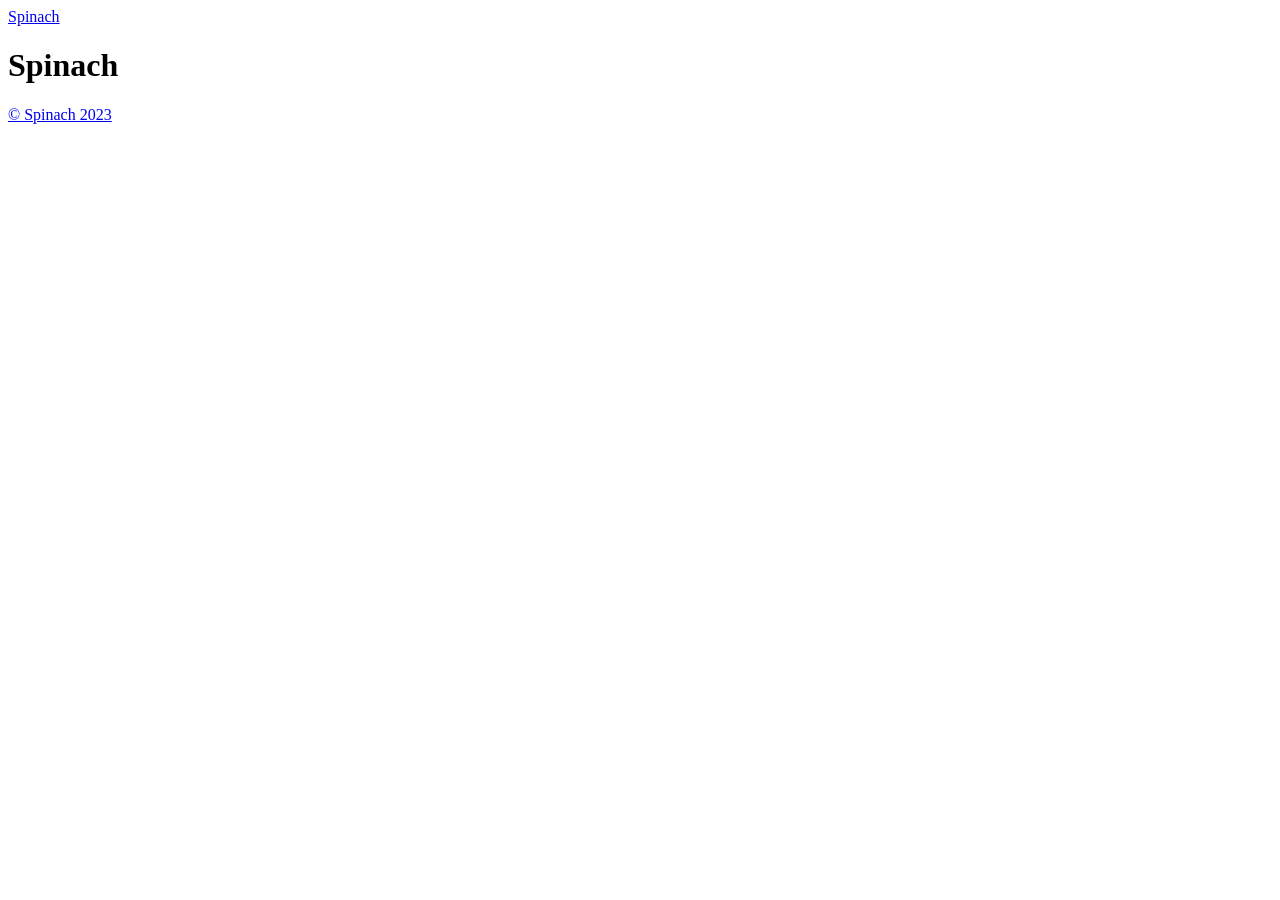
==== public/index.html @ 71c5dd48 "Initial Commit" ====
<!DOCTYPE html>
<html lang="ko-kr">
  <head>
    <meta charset="utf-8">
    <meta http-equiv="X-UA-Compatible" content="IE=edge,chrome=1">
    
    <title>Spinach</title>
    <meta name="viewport" content="width=device-width,minimum-scale=1">
    <meta name="description" content="">
    <meta name="generator" content="Hugo 0.110.0">
    
    
    
    
      <meta name="robots" content="noindex, nofollow">
    

    
<link rel="stylesheet" href="/ananke/css/main.min.css" >



    
    
    
      

    

    
    
      <link href="/index.xml" rel="alternate" type="application/rss+xml" title="Spinach" />
      <link href="/index.xml" rel="feed" type="application/rss+xml" title="Spinach" />
      
    
    
    <meta property="og:title" content="Spinach" />
<meta property="og:description" content="" />
<meta property="og:type" content="website" />
<meta property="og:url" content="http://example.org/" />
<meta itemprop="name" content="Spinach">
<meta itemprop="description" content=""><meta name="twitter:card" content="summary"/>
<meta name="twitter:title" content="Spinach"/>
<meta name="twitter:description" content=""/>

	
  </head>

  <body class="ma0 avenir bg-near-white">

    

  <header>
    <div class="pb3-m pb6-l bg-black">
      <nav class="pv3 ph3 ph4-ns" role="navigation">
  <div class="flex-l justify-between items-center center">
    <a href="/" class="f3 fw2 hover-white no-underline white-90 dib">
      
        Spinach
      
    </a>
    <div class="flex-l items-center">
      

      
      
<div class="ananke-socials">
  
</div>

    </div>
  </div>
</nav>

      <div class="tc-l pv3 ph3 ph4-ns">
        <h1 class="f2 f-subheadline-l fw2 light-silver mb0 lh-title">
          Spinach
        </h1>
        
      </div>
    </div>
  </header>


    <main class="pb7" role="main">
      
 <article class="cf ph3 ph5-l pv3 pv4-l f4 tc-l center measure-wide lh-copy mid-gray">
    
  </article>
  
  
  
  
  
  
  

    </main>
    <footer class="bg-black bottom-0 w-100 pa3" role="contentinfo">
  <div class="flex justify-between">
  <a class="f4 fw4 hover-white no-underline white-70 dn dib-ns pv2 ph3" href="http://example.org/" >
    &copy;  Spinach 2023 
  </a>
    <div>
<div class="ananke-socials">
  
</div>
</div>
  </div>
</footer>

  </body>
</html>
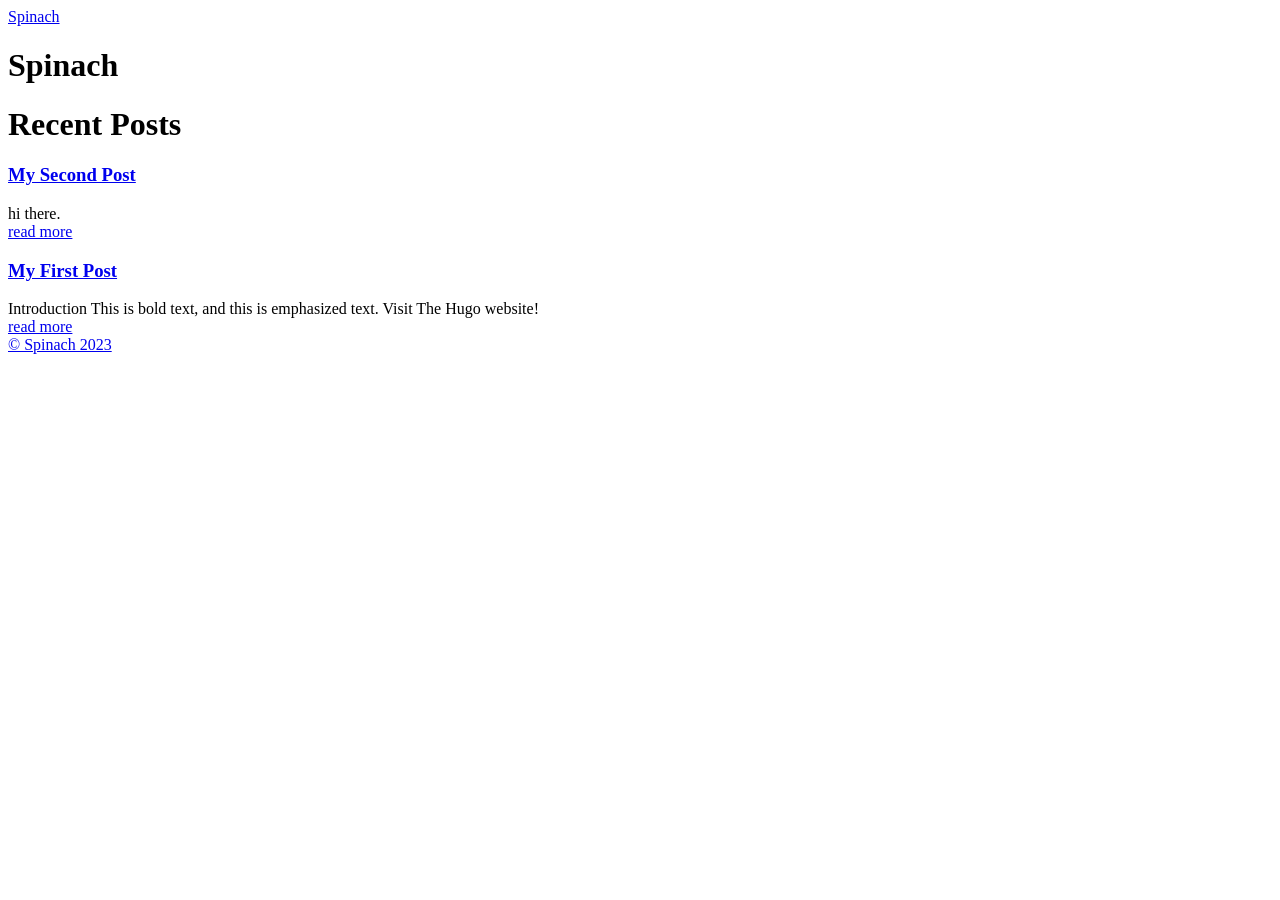
==== commit f1cc1d20: "Change draft value" ====
--- a/public/index.html
+++ b/public/index.html
@@ -37,7 +37,7 @@
     <meta property="og:title" content="Spinach" />
 <meta property="og:description" content="" />
 <meta property="og:type" content="website" />
-<meta property="og:url" content="http://example.org/" />
+<meta property="og:url" content="https://spinach.blog/" />
 <meta itemprop="name" content="Spinach">
 <meta itemprop="description" content=""><meta name="twitter:card" content="summary"/>
 <meta name="twitter:title" content="Spinach"/>
@@ -94,11 +94,82 @@
   
   
   
+    
+    
+
+    <div class="pa3 pa4-ns w-100 w-70-ns center">
+      
+       
+          <h1 class="flex-none">
+            Recent Posts
+          </h1>
+        
+
+      
+
+      <section class="w-100 mw8">
+        
+        
+          <div class="relative w-100 mb4">
+            
+<article class="bb b--black-10">
+  <div class="db pv4 ph3 ph0-l no-underline dark-gray">
+    <div class="flex flex-column flex-row-ns">
+      
+      <div class="blah w-100">
+        <h1 class="f3 fw1 athelas mt0 lh-title">
+          <a href="/posts/my-second-post/" class="color-inherit dim link">
+            My Second Post
+            </a>
+        </h1>
+        <div class="f6 f5-l lh-copy nested-copy-line-height nested-links">
+          hi there. 
+        </div>
+          <a href="/posts/my-second-post/" class="ba b--moon-gray bg-light-gray br2 color-inherit dib f7 hover-bg-moon-gray link mt2 ph2 pv1">read more</a>
+        
+      </div>
+    </div>
+  </div>
+</article>
+
+          </div>
+        
+          <div class="relative w-100 mb4">
+            
+<article class="bb b--black-10">
+  <div class="db pv4 ph3 ph0-l no-underline dark-gray">
+    <div class="flex flex-column flex-row-ns">
+      
+      <div class="blah w-100">
+        <h1 class="f3 fw1 athelas mt0 lh-title">
+          <a href="/posts/my-first-post/" class="color-inherit dim link">
+            My First Post
+            </a>
+        </h1>
+        <div class="f6 f5-l lh-copy nested-copy-line-height nested-links">
+          Introduction This is bold text, and this is emphasized text.
+Visit The Hugo website!
+        </div>
+          <a href="/posts/my-first-post/" class="ba b--moon-gray bg-light-gray br2 color-inherit dib f7 hover-bg-moon-gray link mt2 ph2 pv1">read more</a>
+        
+      </div>
+    </div>
+  </div>
+</article>
+
+          </div>
+        
+      </section>
+
+      
+
+      </div>
+  
 
     </main>
     <footer class="bg-black bottom-0 w-100 pa3" role="contentinfo">
   <div class="flex justify-between">
-  <a class="f4 fw4 hover-white no-underline white-70 dn dib-ns pv2 ph3" href="http://example.org/" >
+  <a class="f4 fw4 hover-white no-underline white-70 dn dib-ns pv2 ph3" href="https://spinach.blog/" >
     &copy;  Spinach 2023 
   </a>
     <div>
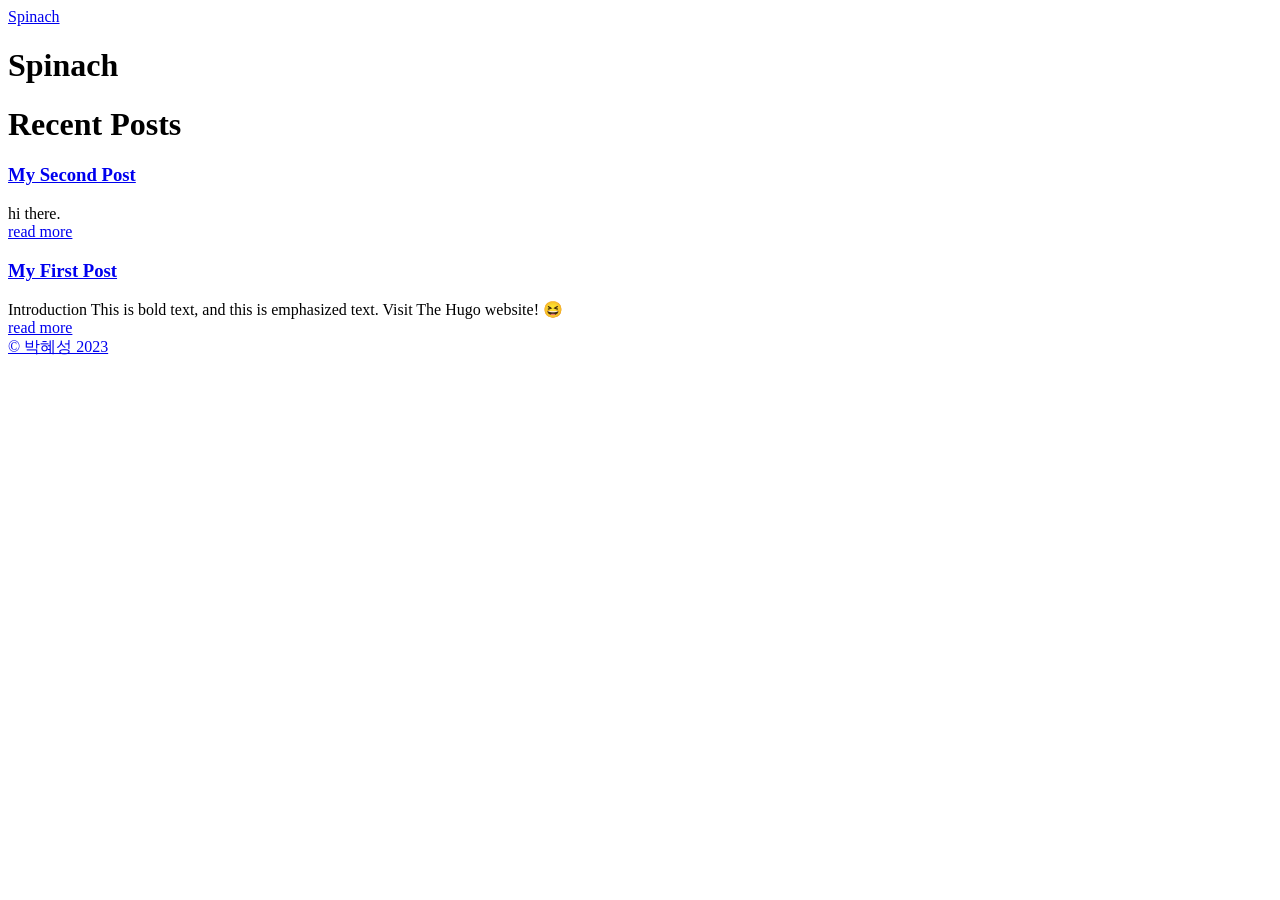
==== commit 0f26fd7b: "Add Some configs" ====
--- a/public/index.html
+++ b/public/index.html
@@ -148,7 +148,7 @@
         </h1>
         <div class="f6 f5-l lh-copy nested-copy-line-height nested-links">
           Introduction This is bold text, and this is emphasized text.
-Visit The Hugo website!
+Visit The Hugo website! 😆
         </div>
           <a href="/posts/my-first-post/" class="ba b--moon-gray bg-light-gray br2 color-inherit dib f7 hover-bg-moon-gray link mt2 ph2 pv1">read more</a>
         
@@ -170,7 +170,7 @@
     <footer class="bg-black bottom-0 w-100 pa3" role="contentinfo">
   <div class="flex justify-between">
   <a class="f4 fw4 hover-white no-underline white-70 dn dib-ns pv2 ph3" href="https://spinach.blog/" >
-    &copy;  Spinach 2023 
+    &copy;  박혜성 2023 
   </a>
     <div>
 <div class="ananke-socials">
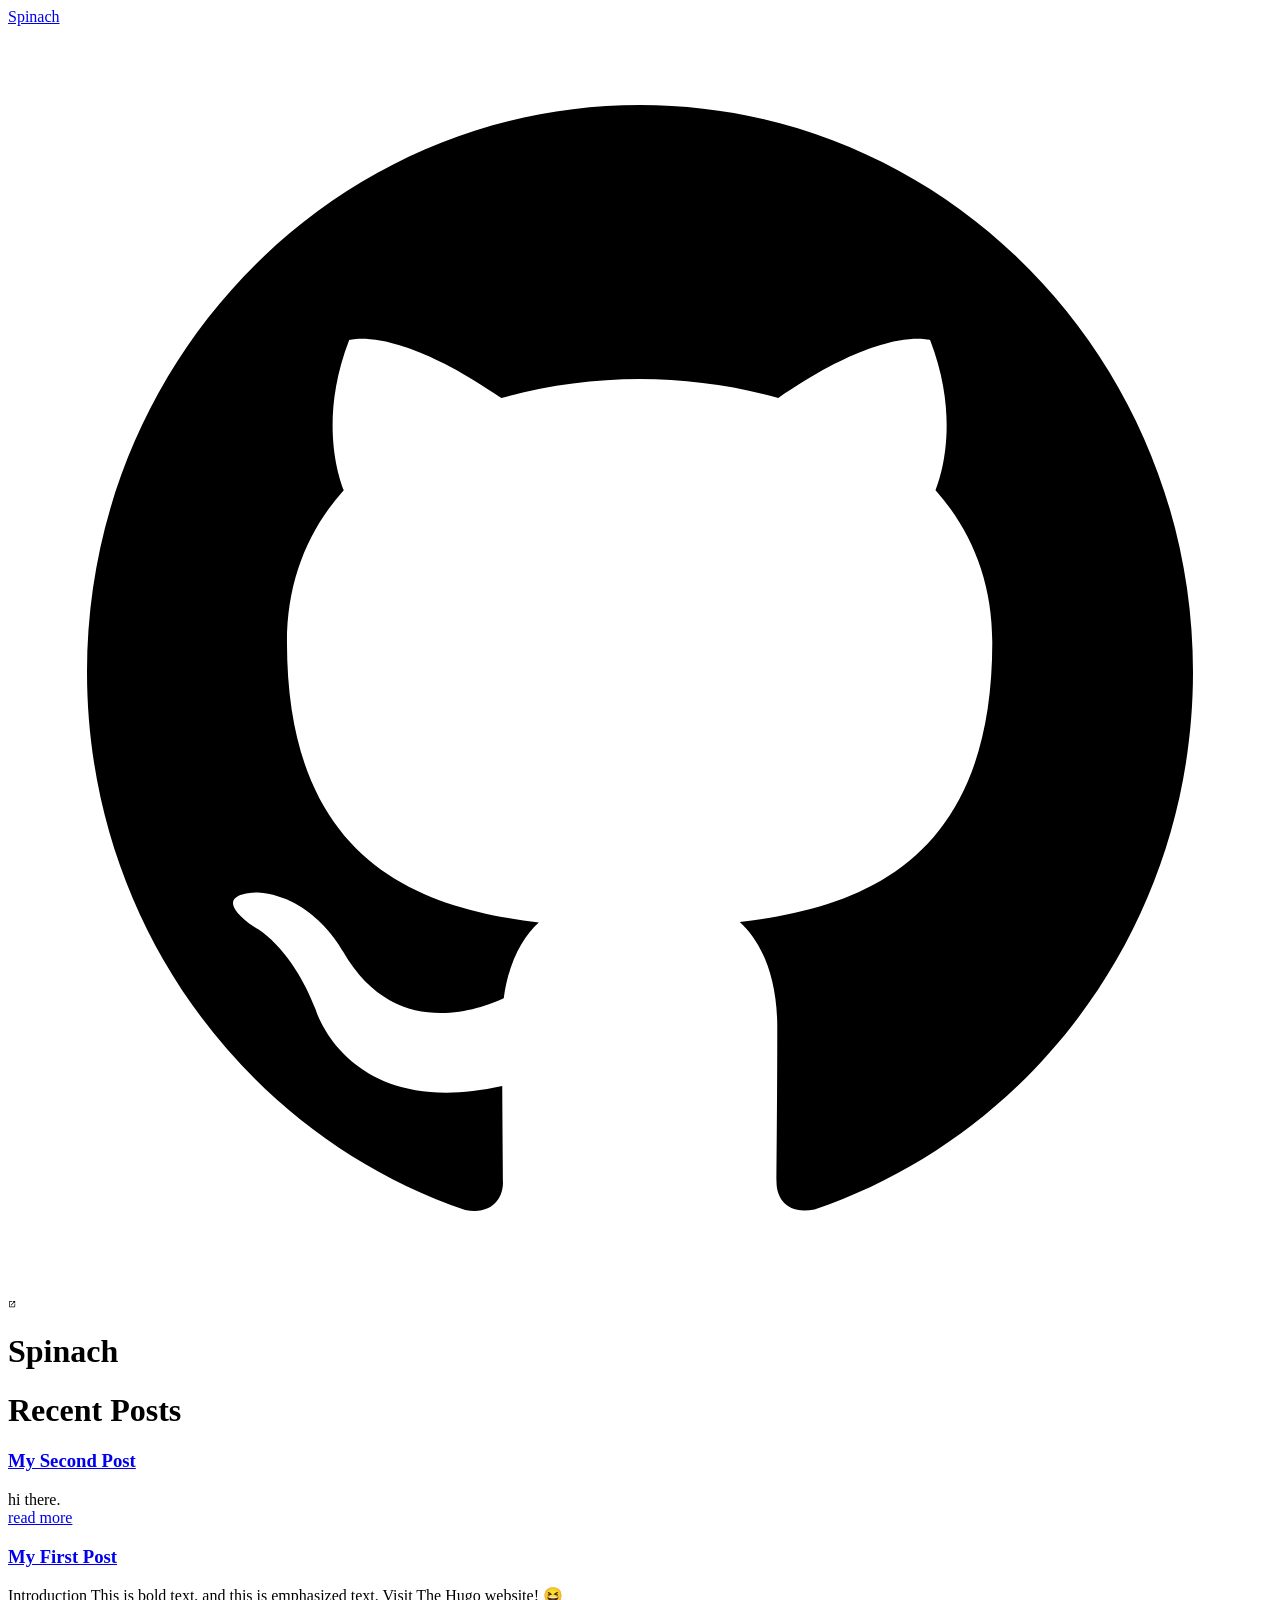
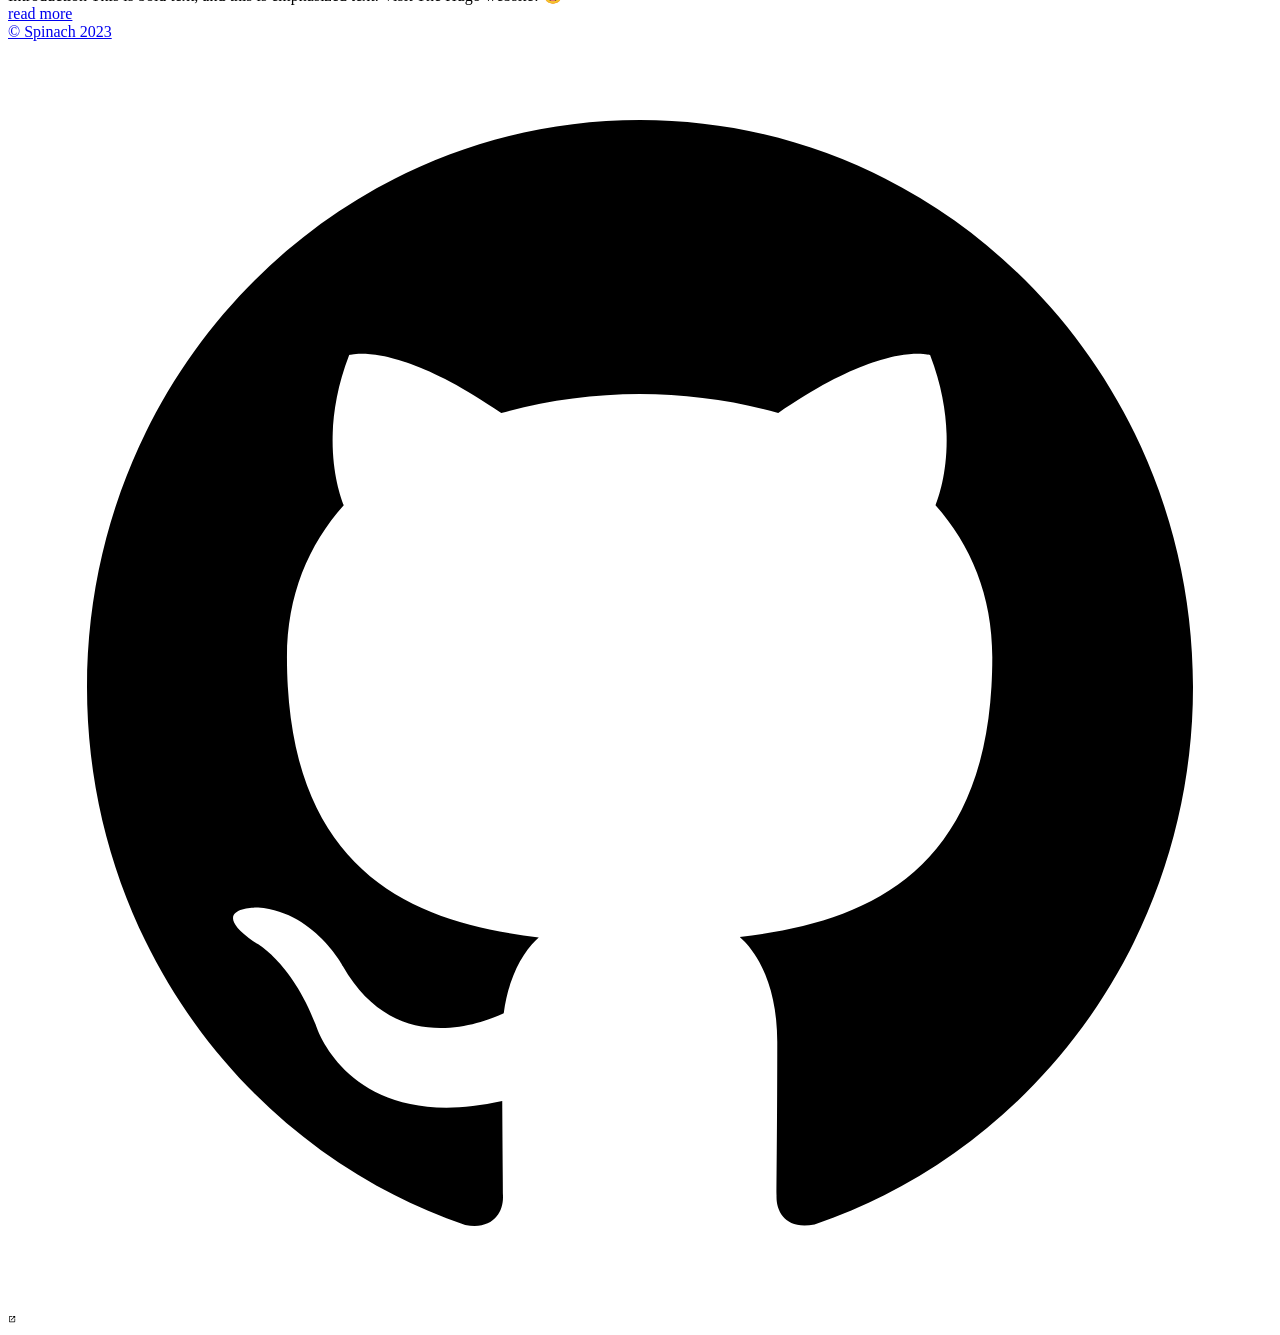
==== commit ae95b75f: "dd" ====
--- a/public/index.html
+++ b/public/index.html
@@ -12,11 +12,11 @@
     
     
     
-      <meta name="robots" content="noindex, nofollow">
-    
-
-    
-<link rel="stylesheet" href="/ananke/css/main.min.css" >
+      <meta name="robots" content="index, follow">
+    
+
+    
+<link rel="stylesheet" href="/ananke/css/main.min.0b157176c793281d2176e22cd7cf194cc78f946ff5d8ac3c11dbceb88d093e8a.css" >
 
 
 
@@ -43,10 +43,23 @@
 <meta name="twitter:title" content="Spinach"/>
 <meta name="twitter:description" content=""/>
 
+      
+<script async src="https://www.googletagmanager.com/gtag/js?id=G-RZ17MSRZ2G"></script>
+<script>
+var doNotTrack = false;
+if (!doNotTrack) {
+	window.dataLayer = window.dataLayer || [];
+	function gtag(){dataLayer.push(arguments);}
+	gtag('js', new Date());
+	gtag('config', 'G-RZ17MSRZ2G', { 'anonymize_ip': false });
+}
+</script>
+
+    
 	
   </head>
 
-  <body class="ma0 avenir bg-near-white">
+  <body class="ma0 avenir bg-near-white production">
 
     
 
@@ -65,6 +78,19 @@
       
       
 <div class="ananke-socials">
+  
+    
+    <a href="https://github.com/gptjddldi" target="_blank" rel="noopener" class="github ananke-social-link link-transition stackoverflow link dib z-999 pt3 pt0-l mr1" title="GitHub link" aria-label="follow on GitHub——Opens in a new window">
+      
+        <span class="icon"><svg style="enable-background:new 0 0 512 512;" version="1.1" viewBox="0 0 512 512"  xml:space="preserve" xmlns="http://www.w3.org/2000/svg" xmlns:xlink="http://www.w3.org/1999/xlink" >
+  <path d="M256,32C132.3,32,32,134.8,32,261.7c0,101.5,64.2,187.5,153.2,217.9c11.2,2.1,15.3-5,15.3-11.1   c0-5.5-0.2-19.9-0.3-39.1c-62.3,13.9-75.5-30.8-75.5-30.8c-10.2-26.5-24.9-33.6-24.9-33.6c-20.3-14.3,1.5-14,1.5-14   c22.5,1.6,34.3,23.7,34.3,23.7c20,35.1,52.4,25,65.2,19.1c2-14.8,7.8-25,14.2-30.7c-49.7-5.8-102-25.5-102-113.5   c0-25.1,8.7-45.6,23-61.6c-2.3-5.8-10-29.2,2.2-60.8c0,0,18.8-6.2,61.6,23.5c17.9-5.1,37-7.6,56.1-7.7c19,0.1,38.2,2.6,56.1,7.7   c42.8-29.7,61.5-23.5,61.5-23.5c12.2,31.6,4.5,55,2.2,60.8c14.3,16.1,23,36.6,23,61.6c0,88.2-52.4,107.6-102.3,113.3   c8,7.1,15.2,21.1,15.2,42.5c0,30.7-0.3,55.5-0.3,63c0,6.1,4,13.3,15.4,11C415.9,449.1,480,363.1,480,261.7   C480,134.8,379.7,32,256,32z"/>
+</svg>
+</span>
+      
+<span class="new-window"><svg  height="8px"  style="enable-background:new 0 0 1000 1000;" version="1.1" viewBox="0 0 1000 1000"  xml:space="preserve" xmlns="http://www.w3.org/2000/svg" xmlns:xlink="http://www.w3.org/1999/xlink" >
+<path d="M598 128h298v298h-86v-152l-418 418-60-60 418-418h-152v-86zM810 810v-298h86v298c0 46-40 86-86 86h-596c-48 0-86-40-86-86v-596c0-46 38-86 86-86h298v86h-298v596h596z" style="fill-rule:evenodd;clip-rule:evenodd;"/>
+</svg>
+</span></a>
   
 </div>
 
@@ -170,11 +196,24 @@
     <footer class="bg-black bottom-0 w-100 pa3" role="contentinfo">
   <div class="flex justify-between">
   <a class="f4 fw4 hover-white no-underline white-70 dn dib-ns pv2 ph3" href="https://spinach.blog/" >
-    &copy;  박혜성 2023 
+    &copy;  Spinach 2023 
   </a>
     <div>
 <div class="ananke-socials">
   
+    
+    <a href="https://github.com/gptjddldi" target="_blank" rel="noopener" class="github ananke-social-link link-transition stackoverflow link dib z-999 pt3 pt0-l mr1" title="GitHub link" aria-label="follow on GitHub——Opens in a new window">
+      
+        <span class="icon"><svg style="enable-background:new 0 0 512 512;" version="1.1" viewBox="0 0 512 512"  xml:space="preserve" xmlns="http://www.w3.org/2000/svg" xmlns:xlink="http://www.w3.org/1999/xlink" >
+  <path d="M256,32C132.3,32,32,134.8,32,261.7c0,101.5,64.2,187.5,153.2,217.9c11.2,2.1,15.3-5,15.3-11.1   c0-5.5-0.2-19.9-0.3-39.1c-62.3,13.9-75.5-30.8-75.5-30.8c-10.2-26.5-24.9-33.6-24.9-33.6c-20.3-14.3,1.5-14,1.5-14   c22.5,1.6,34.3,23.7,34.3,23.7c20,35.1,52.4,25,65.2,19.1c2-14.8,7.8-25,14.2-30.7c-49.7-5.8-102-25.5-102-113.5   c0-25.1,8.7-45.6,23-61.6c-2.3-5.8-10-29.2,2.2-60.8c0,0,18.8-6.2,61.6,23.5c17.9-5.1,37-7.6,56.1-7.7c19,0.1,38.2,2.6,56.1,7.7   c42.8-29.7,61.5-23.5,61.5-23.5c12.2,31.6,4.5,55,2.2,60.8c14.3,16.1,23,36.6,23,61.6c0,88.2-52.4,107.6-102.3,113.3   c8,7.1,15.2,21.1,15.2,42.5c0,30.7-0.3,55.5-0.3,63c0,6.1,4,13.3,15.4,11C415.9,449.1,480,363.1,480,261.7   C480,134.8,379.7,32,256,32z"/>
+</svg>
+</span>
+      
+<span class="new-window"><svg  height="8px"  style="enable-background:new 0 0 1000 1000;" version="1.1" viewBox="0 0 1000 1000"  xml:space="preserve" xmlns="http://www.w3.org/2000/svg" xmlns:xlink="http://www.w3.org/1999/xlink" >
+<path d="M598 128h298v298h-86v-152l-418 418-60-60 418-418h-152v-86zM810 810v-298h86v298c0 46-40 86-86 86h-596c-48 0-86-40-86-86v-596c0-46 38-86 86-86h298v86h-298v596h596z" style="fill-rule:evenodd;clip-rule:evenodd;"/>
+</svg>
+</span></a>
+  
 </div>
 </div>
   </div>
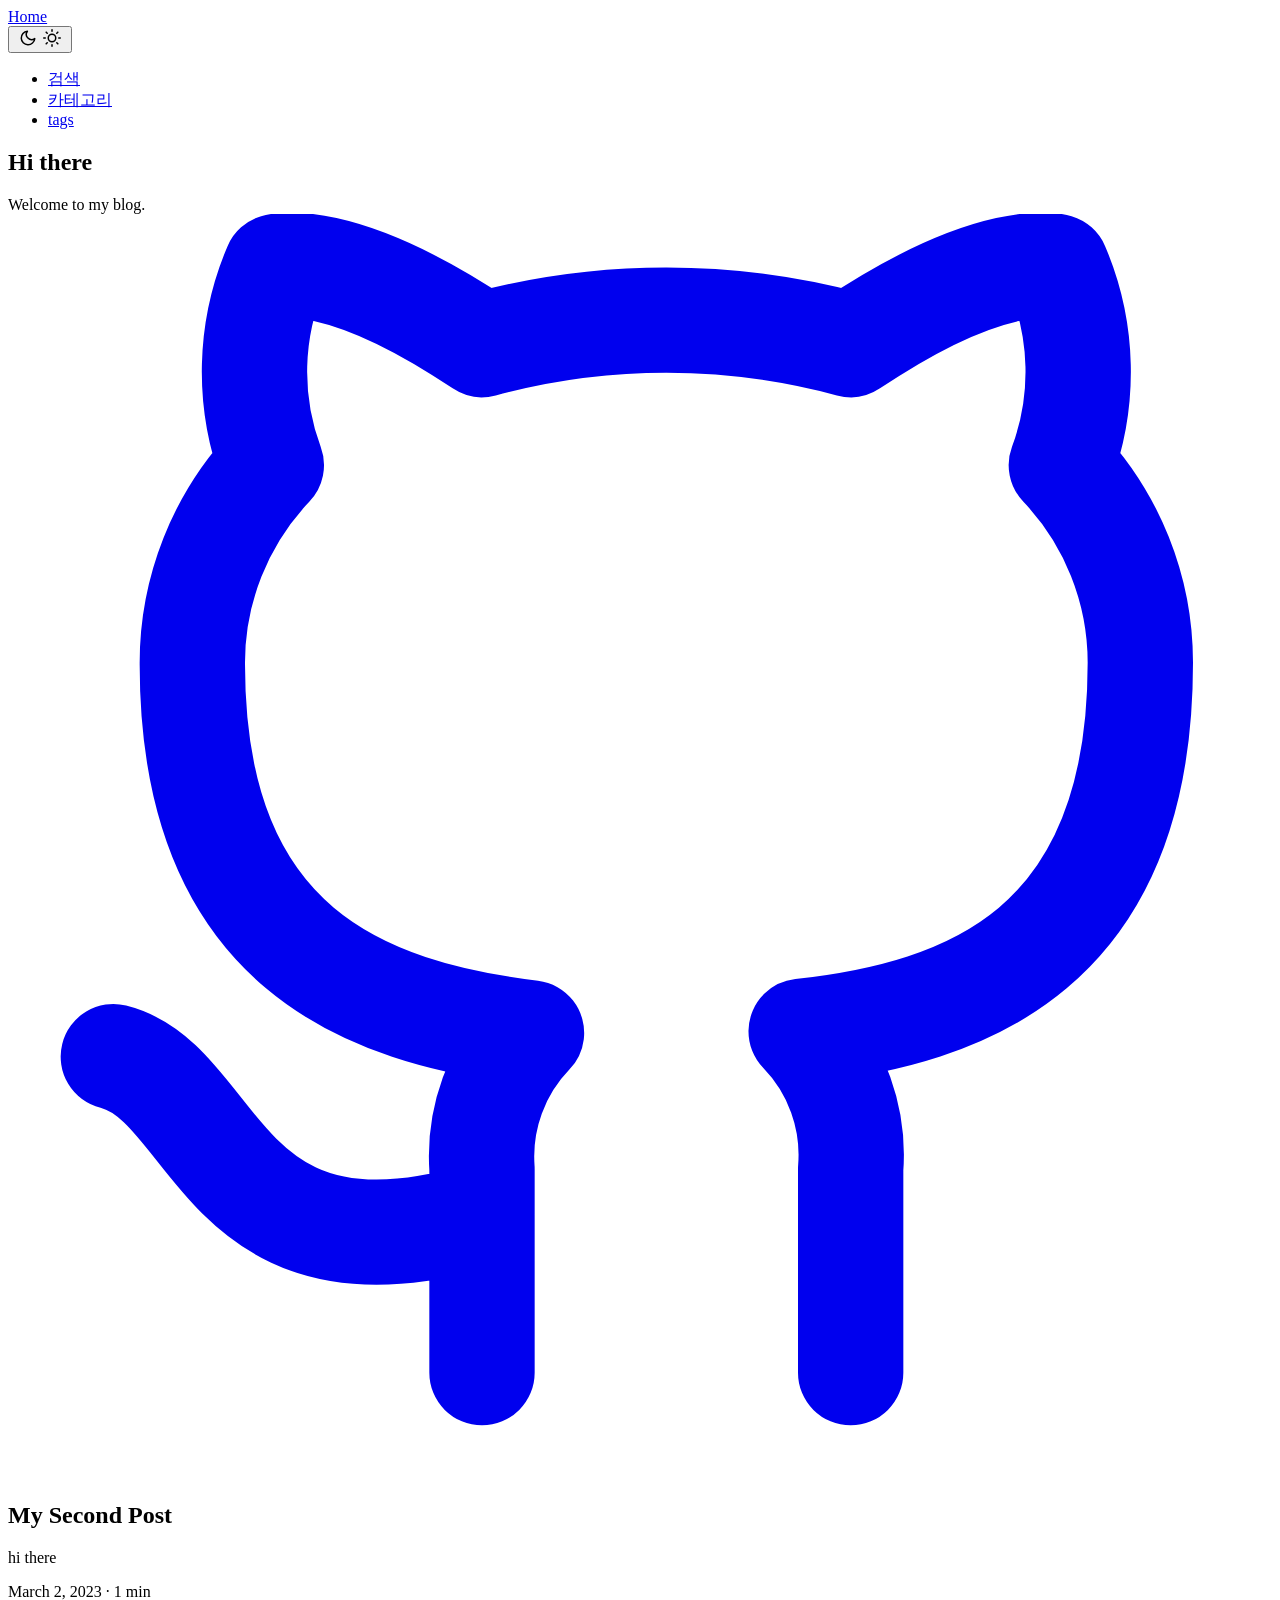
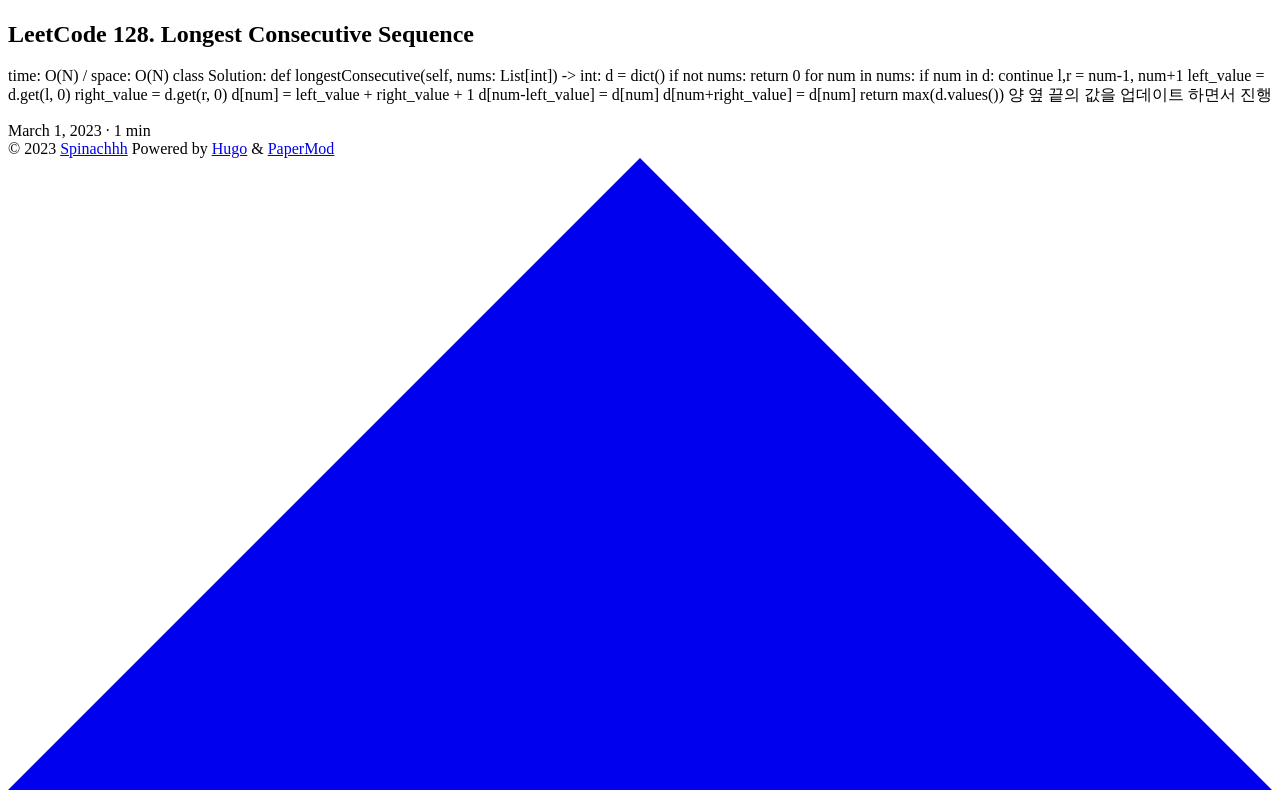
==== commit 6770ebd0: "configs" ====
--- a/public/index.html
+++ b/public/index.html
@@ -1,223 +1,4 @@
-<!DOCTYPE html>
-<html lang="ko-kr">
-  <head>
-    <meta charset="utf-8">
-    <meta http-equiv="X-UA-Compatible" content="IE=edge,chrome=1">
-    
-    <title>Spinach</title>
-    <meta name="viewport" content="width=device-width,minimum-scale=1">
-    <meta name="description" content="">
-    <meta name="generator" content="Hugo 0.110.0">
-    
-    
-    
-    
-      <meta name="robots" content="index, follow">
-    
-
-    
-<link rel="stylesheet" href="/ananke/css/main.min.0b157176c793281d2176e22cd7cf194cc78f946ff5d8ac3c11dbceb88d093e8a.css" >
-
-
-
-    
-    
-    
-      
-
-    
-
-    
-    
-      <link href="/index.xml" rel="alternate" type="application/rss+xml" title="Spinach" />
-      <link href="/index.xml" rel="feed" type="application/rss+xml" title="Spinach" />
-      
-    
-    
-    <meta property="og:title" content="Spinach" />
-<meta property="og:description" content="" />
-<meta property="og:type" content="website" />
-<meta property="og:url" content="https://spinach.blog/" />
-<meta itemprop="name" content="Spinach">
-<meta itemprop="description" content=""><meta name="twitter:card" content="summary"/>
-<meta name="twitter:title" content="Spinach"/>
-<meta name="twitter:description" content=""/>
-
-      
-<script async src="https://www.googletagmanager.com/gtag/js?id=G-RZ17MSRZ2G"></script>
-<script>
-var doNotTrack = false;
-if (!doNotTrack) {
-	window.dataLayer = window.dataLayer || [];
-	function gtag(){dataLayer.push(arguments);}
-	gtag('js', new Date());
-	gtag('config', 'G-RZ17MSRZ2G', { 'anonymize_ip': false });
-}
-</script>
-
-    
-	
-  </head>
-
-  <body class="ma0 avenir bg-near-white production">
-
-    
-
-  <header>
-    <div class="pb3-m pb6-l bg-black">
-      <nav class="pv3 ph3 ph4-ns" role="navigation">
-  <div class="flex-l justify-between items-center center">
-    <a href="/" class="f3 fw2 hover-white no-underline white-90 dib">
-      
-        Spinach
-      
-    </a>
-    <div class="flex-l items-center">
-      
-
-      
-      
-<div class="ananke-socials">
-  
-    
-    <a href="https://github.com/gptjddldi" target="_blank" rel="noopener" class="github ananke-social-link link-transition stackoverflow link dib z-999 pt3 pt0-l mr1" title="GitHub link" aria-label="follow on GitHub——Opens in a new window">
-      
-        <span class="icon"><svg style="enable-background:new 0 0 512 512;" version="1.1" viewBox="0 0 512 512"  xml:space="preserve" xmlns="http://www.w3.org/2000/svg" xmlns:xlink="http://www.w3.org/1999/xlink" >
-  <path d="M256,32C132.3,32,32,134.8,32,261.7c0,101.5,64.2,187.5,153.2,217.9c11.2,2.1,15.3-5,15.3-11.1   c0-5.5-0.2-19.9-0.3-39.1c-62.3,13.9-75.5-30.8-75.5-30.8c-10.2-26.5-24.9-33.6-24.9-33.6c-20.3-14.3,1.5-14,1.5-14   c22.5,1.6,34.3,23.7,34.3,23.7c20,35.1,52.4,25,65.2,19.1c2-14.8,7.8-25,14.2-30.7c-49.7-5.8-102-25.5-102-113.5   c0-25.1,8.7-45.6,23-61.6c-2.3-5.8-10-29.2,2.2-60.8c0,0,18.8-6.2,61.6,23.5c17.9-5.1,37-7.6,56.1-7.7c19,0.1,38.2,2.6,56.1,7.7   c42.8-29.7,61.5-23.5,61.5-23.5c12.2,31.6,4.5,55,2.2,60.8c14.3,16.1,23,36.6,23,61.6c0,88.2-52.4,107.6-102.3,113.3   c8,7.1,15.2,21.1,15.2,42.5c0,30.7-0.3,55.5-0.3,63c0,6.1,4,13.3,15.4,11C415.9,449.1,480,363.1,480,261.7   C480,134.8,379.7,32,256,32z"/>
-</svg>
-</span>
-      
-<span class="new-window"><svg  height="8px"  style="enable-background:new 0 0 1000 1000;" version="1.1" viewBox="0 0 1000 1000"  xml:space="preserve" xmlns="http://www.w3.org/2000/svg" xmlns:xlink="http://www.w3.org/1999/xlink" >
-<path d="M598 128h298v298h-86v-152l-418 418-60-60 418-418h-152v-86zM810 810v-298h86v298c0 46-40 86-86 86h-596c-48 0-86-40-86-86v-596c0-46 38-86 86-86h298v86h-298v596h596z" style="fill-rule:evenodd;clip-rule:evenodd;"/>
-</svg>
-</span></a>
-  
-</div>
-
-    </div>
-  </div>
-</nav>
-
-      <div class="tc-l pv3 ph3 ph4-ns">
-        <h1 class="f2 f-subheadline-l fw2 light-silver mb0 lh-title">
-          Spinach
-        </h1>
-        
-      </div>
-    </div>
-  </header>
-
-
-    <main class="pb7" role="main">
-      
- <article class="cf ph3 ph5-l pv3 pv4-l f4 tc-l center measure-wide lh-copy mid-gray">
-    
-  </article>
-  
-  
-  
-  
-  
-  
-  
-    
-    
-
-    <div class="pa3 pa4-ns w-100 w-70-ns center">
-      
-       
-          <h1 class="flex-none">
-            Recent Posts
-          </h1>
-        
-
-      
-
-      <section class="w-100 mw8">
-        
-        
-          <div class="relative w-100 mb4">
-            
-<article class="bb b--black-10">
-  <div class="db pv4 ph3 ph0-l no-underline dark-gray">
-    <div class="flex flex-column flex-row-ns">
-      
-      <div class="blah w-100">
-        <h1 class="f3 fw1 athelas mt0 lh-title">
-          <a href="/posts/my-second-post/" class="color-inherit dim link">
-            My Second Post
-            </a>
-        </h1>
-        <div class="f6 f5-l lh-copy nested-copy-line-height nested-links">
-          hi there. 
-        </div>
-          <a href="/posts/my-second-post/" class="ba b--moon-gray bg-light-gray br2 color-inherit dib f7 hover-bg-moon-gray link mt2 ph2 pv1">read more</a>
-        
-      </div>
-    </div>
-  </div>
-</article>
-
-          </div>
-        
-          <div class="relative w-100 mb4">
-            
-<article class="bb b--black-10">
-  <div class="db pv4 ph3 ph0-l no-underline dark-gray">
-    <div class="flex flex-column flex-row-ns">
-      
-      <div class="blah w-100">
-        <h1 class="f3 fw1 athelas mt0 lh-title">
-          <a href="/posts/my-first-post/" class="color-inherit dim link">
-            My First Post
-            </a>
-        </h1>
-        <div class="f6 f5-l lh-copy nested-copy-line-height nested-links">
-          Introduction This is bold text, and this is emphasized text.
-Visit The Hugo website! 😆
-        </div>
-          <a href="/posts/my-first-post/" class="ba b--moon-gray bg-light-gray br2 color-inherit dib f7 hover-bg-moon-gray link mt2 ph2 pv1">read more</a>
-        
-      </div>
-    </div>
-  </div>
-</article>
-
-          </div>
-        
-      </section>
-
-      
-
-      </div>
-  
-
-    </main>
-    <footer class="bg-black bottom-0 w-100 pa3" role="contentinfo">
-  <div class="flex justify-between">
-  <a class="f4 fw4 hover-white no-underline white-70 dn dib-ns pv2 ph3" href="https://spinach.blog/" >
-    &copy;  Spinach 2023 
-  </a>
-    <div>
-<div class="ananke-socials">
-  
-    
-    <a href="https://github.com/gptjddldi" target="_blank" rel="noopener" class="github ananke-social-link link-transition stackoverflow link dib z-999 pt3 pt0-l mr1" title="GitHub link" aria-label="follow on GitHub——Opens in a new window">
-      
-        <span class="icon"><svg style="enable-background:new 0 0 512 512;" version="1.1" viewBox="0 0 512 512"  xml:space="preserve" xmlns="http://www.w3.org/2000/svg" xmlns:xlink="http://www.w3.org/1999/xlink" >
-  <path d="M256,32C132.3,32,32,134.8,32,261.7c0,101.5,64.2,187.5,153.2,217.9c11.2,2.1,15.3-5,15.3-11.1   c0-5.5-0.2-19.9-0.3-39.1c-62.3,13.9-75.5-30.8-75.5-30.8c-10.2-26.5-24.9-33.6-24.9-33.6c-20.3-14.3,1.5-14,1.5-14   c22.5,1.6,34.3,23.7,34.3,23.7c20,35.1,52.4,25,65.2,19.1c2-14.8,7.8-25,14.2-30.7c-49.7-5.8-102-25.5-102-113.5   c0-25.1,8.7-45.6,23-61.6c-2.3-5.8-10-29.2,2.2-60.8c0,0,18.8-6.2,61.6,23.5c17.9-5.1,37-7.6,56.1-7.7c19,0.1,38.2,2.6,56.1,7.7   c42.8-29.7,61.5-23.5,61.5-23.5c12.2,31.6,4.5,55,2.2,60.8c14.3,16.1,23,36.6,23,61.6c0,88.2-52.4,107.6-102.3,113.3   c8,7.1,15.2,21.1,15.2,42.5c0,30.7-0.3,55.5-0.3,63c0,6.1,4,13.3,15.4,11C415.9,449.1,480,363.1,480,261.7   C480,134.8,379.7,32,256,32z"/>
-</svg>
-</span>
-      
-<span class="new-window"><svg  height="8px"  style="enable-background:new 0 0 1000 1000;" version="1.1" viewBox="0 0 1000 1000"  xml:space="preserve" xmlns="http://www.w3.org/2000/svg" xmlns:xlink="http://www.w3.org/1999/xlink" >
-<path d="M598 128h298v298h-86v-152l-418 418-60-60 418-418h-152v-86zM810 810v-298h86v298c0 46-40 86-86 86h-596c-48 0-86-40-86-86v-596c0-46 38-86 86-86h298v86h-298v596h596z" style="fill-rule:evenodd;clip-rule:evenodd;"/>
-</svg>
-</span></a>
-  
-</div>
-</div>
-  </div>
-</footer>
-
-  </body>
-</html>
+<!doctype html><html lang=en dir=auto><head><meta name=generator content="Hugo 0.110.0"><meta charset=utf-8><meta http-equiv=x-ua-compatible content="IE=edge"><meta name=viewport content="width=device-width,initial-scale=1,shrink-to-fit=no"><meta name=robots content="index, follow"><title>Spinachhh</title><meta name=keywords content="Blog,Portfolio,Develop"><meta name=description content="Spinach blog"><meta name=author content><link rel=canonical href=https://www.spinachhh.blog/><meta name=google-site-verification content="RZ17MSRZ2G"><link crossorigin=anonymous href=/assets/css/stylesheet.6a98292fb8fa8cf0f3ba4042d4b75515c04267550f3ad49ff6271b5af9562443.css integrity="sha256-apgpL7j6jPDzukBC1LdVFcBCZ1UPOtSf9icbWvlWJEM=" rel="preload stylesheet" as=style><link rel=icon href=https://www.spinachhh.blog/favicon.ico><link rel=icon type=image/png sizes=16x16 href=https://www.spinachhh.blog/favicon-16x16.png><link rel=icon type=image/png sizes=32x32 href=https://www.spinachhh.blog/favicon-32x32.png><link rel=apple-touch-icon href=https://www.spinachhh.blog/apple-touch-icon.png><link rel=mask-icon href=https://www.spinachhh.blog/safari-pinned-tab.svg><meta name=theme-color content="#2e2e33"><meta name=msapplication-TileColor content="#2e2e33"><link rel=alternate type=application/rss+xml href=https://www.spinachhh.blog/index.xml><noscript><style>#theme-toggle,.top-link{display:none}</style><style>@media(prefers-color-scheme:dark){:root{--theme:rgb(29, 30, 32);--entry:rgb(46, 46, 51);--primary:rgb(218, 218, 219);--secondary:rgb(155, 156, 157);--tertiary:rgb(65, 66, 68);--content:rgb(196, 196, 197);--hljs-bg:rgb(46, 46, 51);--code-bg:rgb(55, 56, 62);--border:rgb(51, 51, 51)}.list{background:var(--theme)}.list:not(.dark)::-webkit-scrollbar-track{background:0 0}.list:not(.dark)::-webkit-scrollbar-thumb{border-color:var(--theme)}}</style></noscript><meta property="og:title" content="Spinachhh"><meta property="og:description" content="Spinach blog"><meta property="og:type" content="website"><meta property="og:url" content="https://www.spinachhh.blog/"><meta property="og:site_name" content="Spinach"><meta name=twitter:card content="summary"><meta name=twitter:title content="Spinachhh"><meta name=twitter:description content="Spinach blog"><script type=application/ld+json>{"@context":"https://schema.org","@type":"Organization","name":"Spinachhh","url":"https://www.spinachhh.blog","description":"Spinach blog","thumbnailUrl":"https://www.spinachhh.blog/favicon.ico","sameAs":["https://github.com/gptjddldi"]}</script></head><body class=list id=top><script>localStorage.getItem("pref-theme")==="dark"?document.body.classList.add("dark"):localStorage.getItem("pref-theme")==="light"?document.body.classList.remove("dark"):window.matchMedia("(prefers-color-scheme: dark)").matches&&document.body.classList.add("dark")</script><header class=header><nav class=nav><div class=logo><a href=https://www.spinachhh.blog accesskey=h title="Home (Alt + H)"><img src=https://www.spinachhh.blog/apple-touch-icon.png alt aria-label=logo height=35>Home</a><div class=logo-switches><button id=theme-toggle accesskey=t title="(Alt + T)"><svg id="moon" xmlns="http://www.w3.org/2000/svg" width="24" height="18" viewBox="0 0 24 24" fill="none" stroke="currentcolor" stroke-width="2" stroke-linecap="round" stroke-linejoin="round"><path d="M21 12.79A9 9 0 1111.21 3 7 7 0 0021 12.79z"/></svg><svg id="sun" xmlns="http://www.w3.org/2000/svg" width="24" height="18" viewBox="0 0 24 24" fill="none" stroke="currentcolor" stroke-width="2" stroke-linecap="round" stroke-linejoin="round"><circle cx="12" cy="12" r="5"/><line x1="12" y1="1" x2="12" y2="3"/><line x1="12" y1="21" x2="12" y2="23"/><line x1="4.22" y1="4.22" x2="5.64" y2="5.64"/><line x1="18.36" y1="18.36" x2="19.78" y2="19.78"/><line x1="1" y1="12" x2="3" y2="12"/><line x1="21" y1="12" x2="23" y2="12"/><line x1="4.22" y1="19.78" x2="5.64" y2="18.36"/><line x1="18.36" y1="5.64" x2="19.78" y2="4.22"/></svg></button></div></div><ul id=menu><li><a href=https://www.spinachhh.blog/search/ title="검색 (Alt + /)" accesskey=/><span>검색</span></a></li><li><a href=https://www.spinachhh.blog/categories/ title=카테고리><span>카테고리</span></a></li><li><a href=https://www.spinachhh.blog/tags/ title=tags><span>tags</span></a></li></ul></nav></header><main class=main><article class="first-entry home-info"><header class=entry-header><h1>Hi there</h1></header><div class=entry-content>Welcome to my blog.</div><footer class=entry-footer><div class=social-icons><a href=https://github.com/gptjddldi target=_blank rel="noopener noreferrer me" title=Github><svg xmlns="http://www.w3.org/2000/svg" viewBox="0 0 24 24" fill="none" stroke="currentcolor" stroke-width="2" stroke-linecap="round" stroke-linejoin="round"><path d="M9 19c-5 1.5-5-2.5-7-3m14 6v-3.87a3.37 3.37.0 00-.94-2.61c3.14-.35 6.44-1.54 6.44-7A5.44 5.44.0 0020 4.77 5.07 5.07.0 0019.91 1S18.73.65 16 2.48a13.38 13.38.0 00-7 0C6.27.65 5.09 1 5.09 1A5.07 5.07.0 005 4.77 5.44 5.44.0 003.5 8.55c0 5.42 3.3 6.61 6.44 7A3.37 3.37.0 009 18.13V22"/></svg></a></div></footer></article><article class=post-entry><header class=entry-header><h2>My Second Post</h2></header><div class=entry-content><p>hi there</p></div><footer class=entry-footer><span title='2023-03-02 15:08:52 +0900 KST'>March 2, 2023</span>&nbsp;·&nbsp;1 min</footer><a class=entry-link aria-label="post link to My Second Post" href=https://www.spinachhh.blog/posts/my-second-post/></a></article><article class=post-entry><header class=entry-header><h2>LeetCode 128. Longest Consecutive Sequence</h2></header><div class=entry-content><p>time: O(N) / space: O(N) class Solution: def longestConsecutive(self, nums: List[int]) -> int: d = dict() if not nums: return 0 for num in nums: if num in d: continue l,r = num-1, num+1 left_value = d.get(l, 0) right_value = d.get(r, 0) d[num] = left_value + right_value + 1 d[num-left_value] = d[num] d[num+right_value] = d[num] return max(d.values()) 양 옆 끝의 값을 업데이트 하면서 진행</p></div><footer class=entry-footer><span title='2023-03-01 23:18:30 +0900 KST'>March 1, 2023</span>&nbsp;·&nbsp;1 min</footer><a class=entry-link aria-label="post link to LeetCode 128. Longest Consecutive Sequence" href=https://www.spinachhh.blog/posts/leetcode-128/></a></article></main><footer class=footer><span>&copy; 2023 <a href=https://www.spinachhh.blog>Spinachhh</a></span>
+<span>Powered by
+<a href=https://gohugo.io/ rel="noopener noreferrer" target=_blank>Hugo</a> &
+        <a href=https://github.com/adityatelange/hugo-PaperMod/ rel=noopener target=_blank>PaperMod</a></span></footer><a href=#top aria-label="go to top" title="Go to Top (Alt + G)" class=top-link id=top-link accesskey=g><svg xmlns="http://www.w3.org/2000/svg" viewBox="0 0 12 6" fill="currentcolor"><path d="M12 6H0l6-6z"/></svg></a><script>let menu=document.getElementById("menu");menu&&(menu.scrollLeft=localStorage.getItem("menu-scroll-position"),menu.onscroll=function(){localStorage.setItem("menu-scroll-position",menu.scrollLeft)}),document.querySelectorAll('a[href^="#"]').forEach(e=>{e.addEventListener("click",function(e){e.preventDefault();var t=this.getAttribute("href").substr(1);window.matchMedia("(prefers-reduced-motion: reduce)").matches?document.querySelector(`[id='${decodeURIComponent(t)}']`).scrollIntoView():document.querySelector(`[id='${decodeURIComponent(t)}']`).scrollIntoView({behavior:"smooth"}),t==="top"?history.replaceState(null,null," "):history.pushState(null,null,`#${t}`)})})</script><script>var mybutton=document.getElementById("top-link");window.onscroll=function(){document.body.scrollTop>800||document.documentElement.scrollTop>800?(mybutton.style.visibility="visible",mybutton.style.opacity="1"):(mybutton.style.visibility="hidden",mybutton.style.opacity="0")}</script><script>document.getElementById("theme-toggle").addEventListener("click",()=>{document.body.className.includes("dark")?(document.body.classList.remove("dark"),localStorage.setItem("pref-theme","light")):(document.body.classList.add("dark"),localStorage.setItem("pref-theme","dark"))})</script></body></html>
